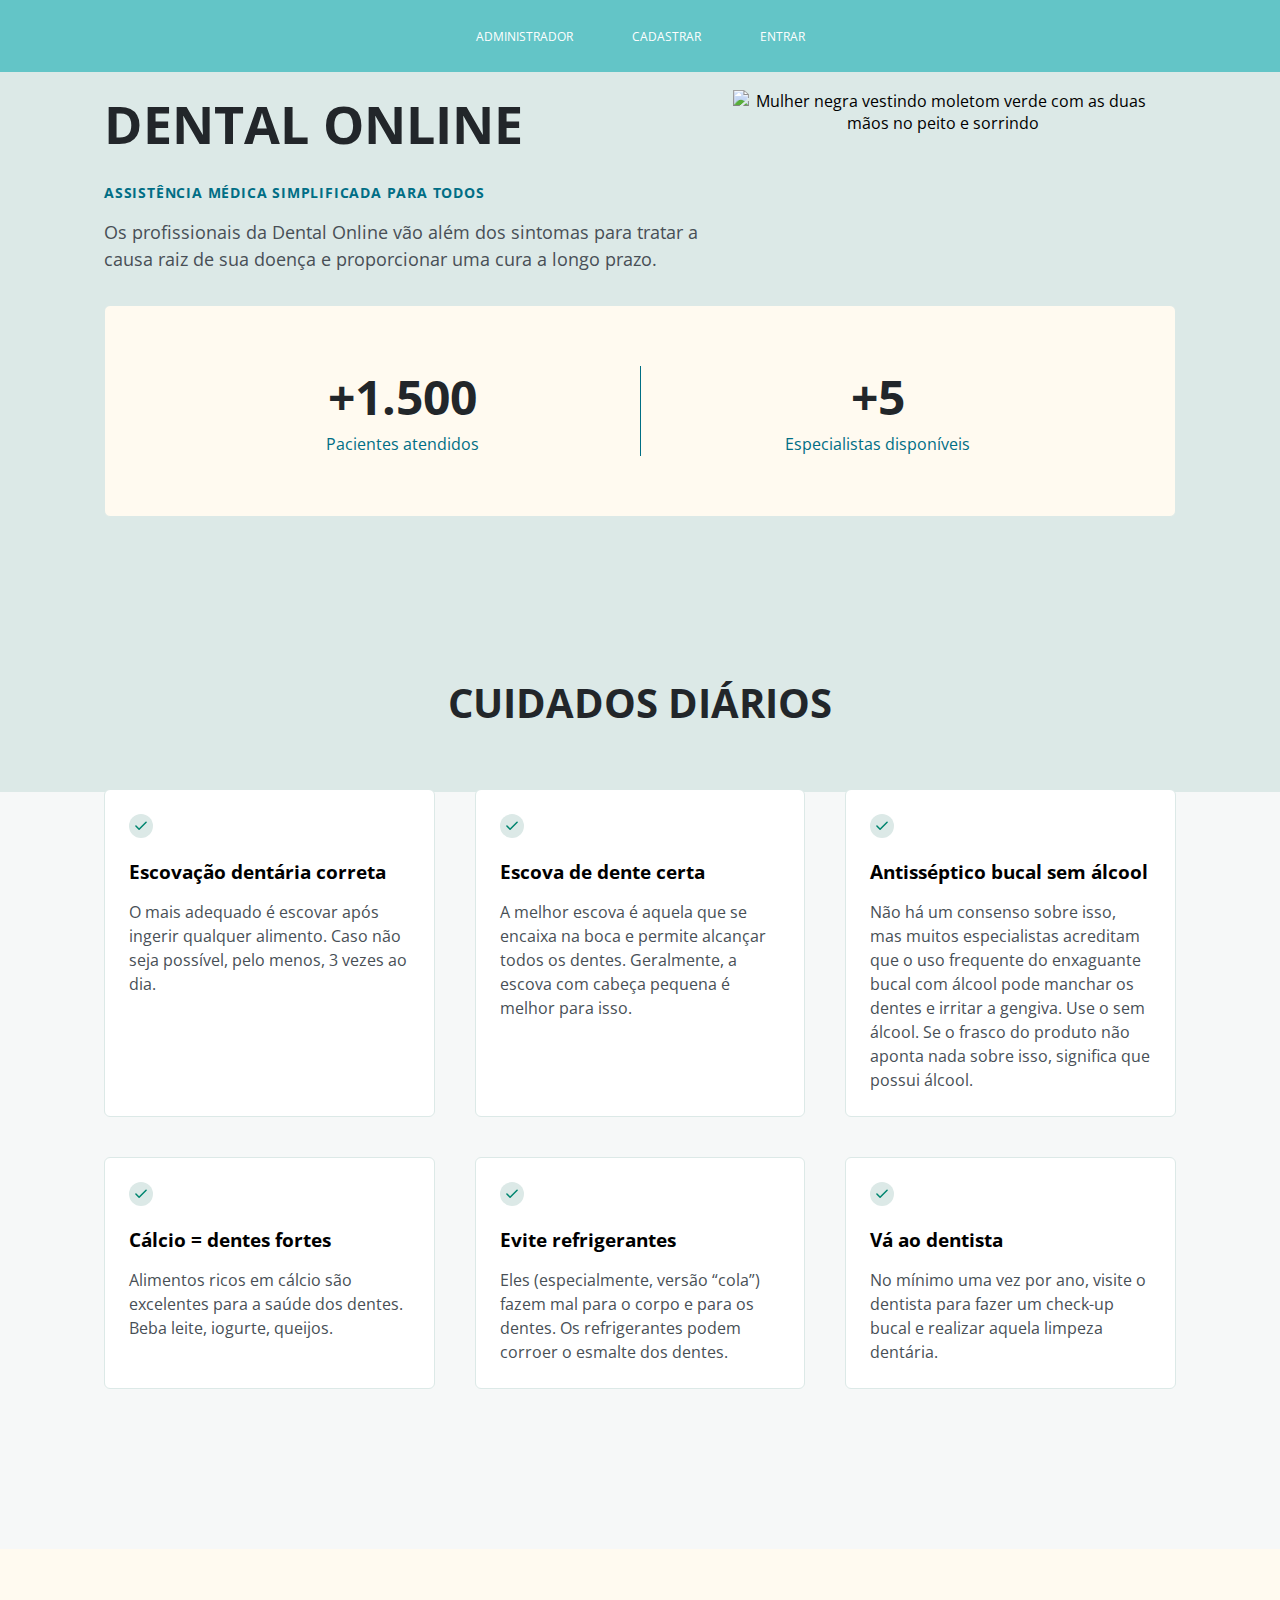
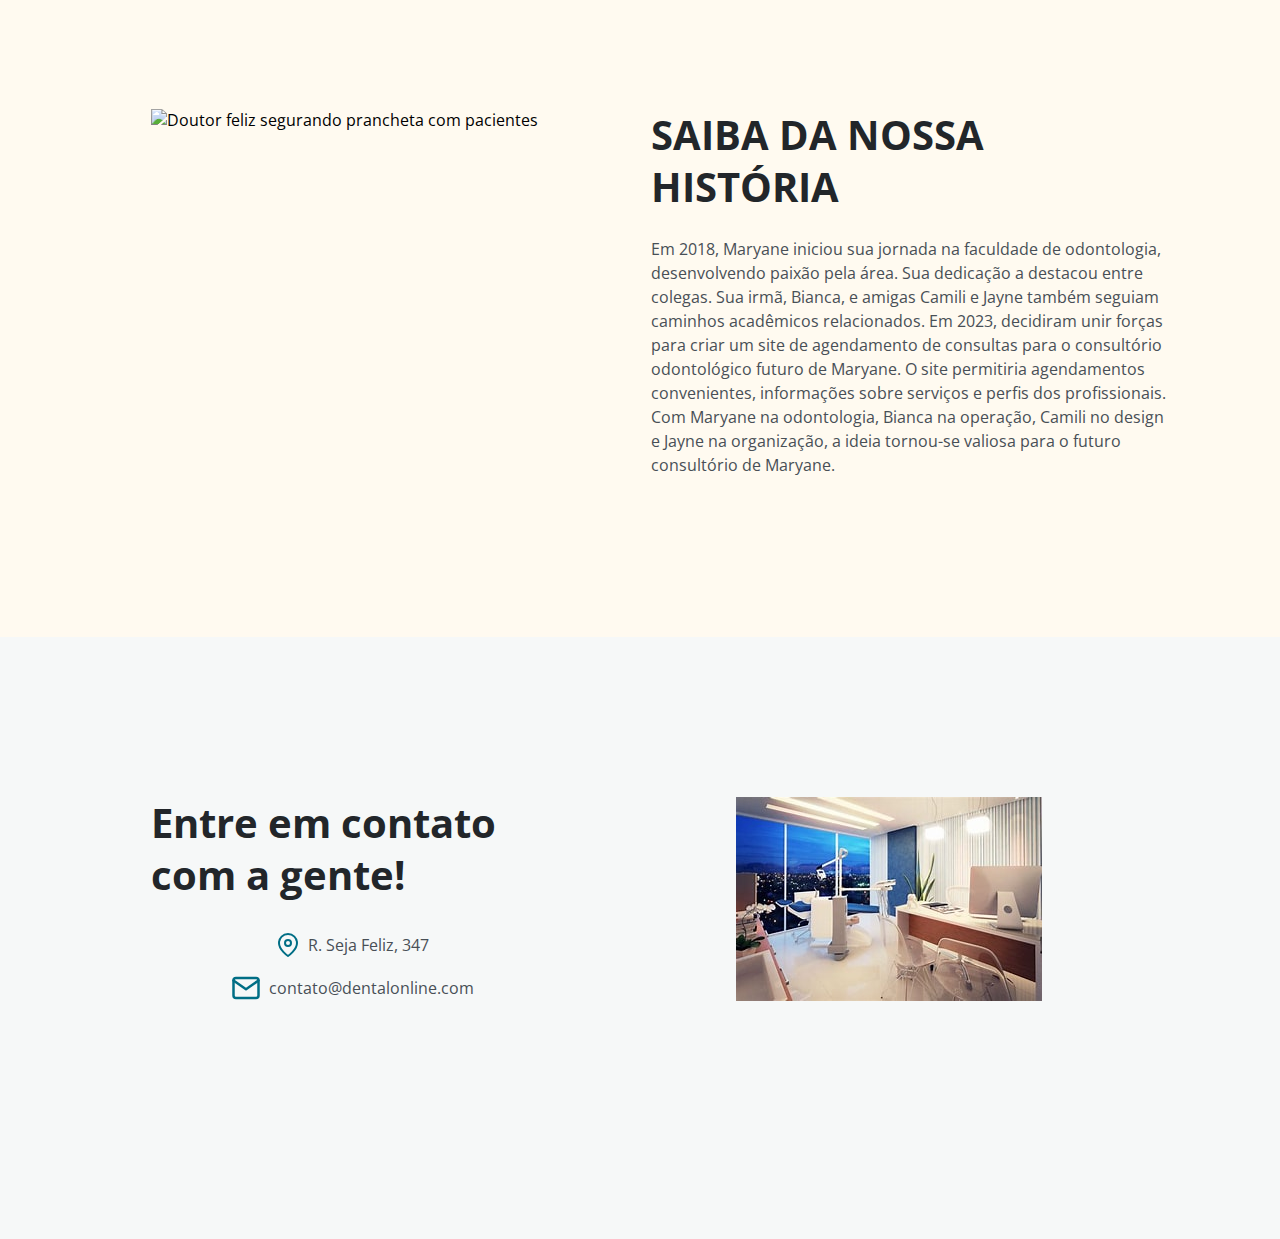
==== index.html @ f95e39e9 "Add files via upload" ====
<!DOCTYPE html>
<html lang="en">
  <head>
    <meta charset="UTF-8" />
    <meta name="viewport" content="width=device-width, initial-scale=1.0" />
    <title>Dental Online</title>

    <link rel="stylesheet" href="./style.css" />

    <link rel="preconnect" href="https://fonts.googleapis.com" />
    <link rel="preconnect" href="https://fonts.gstatic.com" crossorigin />
    <link
      href="https://fonts.googleapis.com/css2?family=DM+Sans:wght@400;700&display=swap"
      rel="stylesheet"
    />
    <script src="https://cdn.jsdelivr.net/npm/bootstrap@5.3.1/dist/js/bootstrap.bundle.min.js" integrity="sha384-HwwvtgBNo3bZJJLYd8oVXjrBZt8cqVSpeBNS5n7C8IVInixGAoxmnlMuBnhbgrkm" crossorigin="anonymous"></script>
   <link rel="stylesheet" href="./estilo.css"/>
    <link href="https://cdn.jsdelivr.net/npm/bootstrap@5.3.1/dist/css/bootstrap.min.css" rel="stylesheet" integrity="sha384-4bw+/aepP/YC94hEpVNVgiZdgIC5+VKNBQNGCHeKRQN+PtmoHDEXuppvnDJzQIu9" crossorigin="anonymous">
  </head>
  <body>
    <br>
    <!DOCTYPE html>
    <html lang="pt-br">
    
   
    
        <nav id="menu-h">
            <ul>
                <li><a href="telacadastroadm.php">ADMINISTRADOR</a></li>
                
                <li><a href="telacadastropaciente.php">CADASTRAR</a></li>
                
                <li><a href="telalogin.php">ENTRAR</a></li>
            </ul>
        </nav>
    
    
    <section id="home">
      <div class="wrapper">
        <div class="col-a">
          <header>
            <h1>DENTAL ONLINE </h1>
            <h4>Assistência médica simplificada para todos</h4>
          </header>

          <div class="content">
            <p>
              Os profissionais da Dental Online vão além dos sintomas para tratar a causa
              raiz de sua doença e proporcionar uma cura a longo prazo.
            </p>
            
          </div>
        </div>

        <div class="col-b">
          <img
            src="./assets/mulher-negra-com-moleton-verde-com-as-duas-maos-no-peito.png"
            alt="Mulher negra vestindo moletom verde com as duas mãos no peito e sorrindo"
          />
        </div>

        <div class="stats">
          <div class="stat">
            <h3>+1.500</h3>
            <p>Pacientes atendidos</p>
          </div>

          <div class="stat">
            <h3>+5</h3>
            <p>Especialistas disponíveis</p>
          </div>

          
        </div>
      </div>
    </section>

    <section id="services">
      <div class="wrapper">
        <header>
         
          <h2>CUIDADOS DIÁRIOS</h2>
        </header>

        <div class="content">
          <div class="cards">
            <div class="card">
              <svg
                width="24"
                height="24"
                viewBox="0 0 24 24"
                fill="none"
                xmlns="http://www.w3.org/2000/svg"
              >
                <circle cx="12" cy="12" r="12" fill="#DCE9E2" />
                <path
                  d="M17.091 8.18182L10.091 15.1818L6.90918 12"
                  stroke="#00856F"
                  stroke-width="1.5"
                  stroke-linecap="round"
                  stroke-linejoin="round"
                />
              </svg>

              <h3>Escovação dentária correta</h3>
              <p>
                O mais adequado é escovar após ingerir qualquer alimento. Caso não seja possível, pelo menos, 3 vezes ao dia.
              </p>
            </div>

            <div class="card">
              <svg
                width="24"
                height="24"
                viewBox="0 0 24 24"
                fill="none"
                xmlns="http://www.w3.org/2000/svg"
              >
                <circle cx="12" cy="12" r="12" fill="#DCE9E2" />
                <path
                  d="M17.091 8.18182L10.091 15.1818L6.90918 12"
                  stroke="#00856F"
                  stroke-width="1.5"
                  stroke-linecap="round"
                  stroke-linejoin="round"
                />
              </svg>

              <h3>Escova de dente certa</h3>
              <p>
                A melhor escova é aquela que se encaixa na boca e permite alcançar todos os dentes. Geralmente, a escova com cabeça pequena  é melhor para isso.
              </p>
            </div>

            <div class="card">
              <svg
                width="24"
                height="24"
                viewBox="0 0 24 24"
                fill="none"
                xmlns="http://www.w3.org/2000/svg"
              >
                <circle cx="12" cy="12" r="12" fill="#DCE9E2" />
                <path
                  d="M17.091 8.18182L10.091 15.1818L6.90918 12"
                  stroke="#00856F"
                  stroke-width="1.5"
                  stroke-linecap="round"
                  stroke-linejoin="round"
                />
              </svg>

              <h3>Antisséptico bucal sem álcool</h3>
              <p>
                Não há um consenso sobre isso, mas muitos especialistas acreditam que o uso frequente do enxaguante bucal com álcool pode manchar os dentes e irritar a gengiva. Use o sem álcool. Se o frasco do produto não aponta nada sobre isso, significa que possui álcool.
              </p>
            </div>

            <div class="card">
              <svg
                width="24"
                height="24"
                viewBox="0 0 24 24"
                fill="none"
                xmlns="http://www.w3.org/2000/svg"
              >
                <circle cx="12" cy="12" r="12" fill="#DCE9E2" />
                <path
                  d="M17.091 8.18182L10.091 15.1818L6.90918 12"
                  stroke="#00856F"
                  stroke-width="1.5"
                  stroke-linecap="round"
                  stroke-linejoin="round"
                />
              </svg>

              <h3>Cálcio = dentes fortes</h3>
              <p>
                Alimentos ricos em cálcio são excelentes para a saúde dos dentes. Beba leite, iogurte, queijos.
              </p>
            </div>

            <div class="card">
              <svg
                width="24"
                height="24"
                viewBox="0 0 24 24"
                fill="none"
                xmlns="http://www.w3.org/2000/svg"
              >
                <circle cx="12" cy="12" r="12" fill="#DCE9E2" />
                <path
                  d="M17.091 8.18182L10.091 15.1818L6.90918 12"
                  stroke="#00856F"
                  stroke-width="1.5"
                  stroke-linecap="round"
                  stroke-linejoin="round"
                />
              </svg>

              <h3>Evite refrigerantes</h3>
              <p>
                Eles (especialmente, versão “cola”) fazem mal para o corpo e para os dentes. Os refrigerantes podem corroer o esmalte dos dentes.
              </p>
            </div>

            <div class="card">
              <svg
                width="24"
                height="24"
                viewBox="0 0 24 24"
                fill="none"
                xmlns="http://www.w3.org/2000/svg"
              >
                <circle cx="12" cy="12" r="12" fill="#DCE9E2" />
                <path
                  d="M17.091 8.18182L10.091 15.1818L6.90918 12"
                  stroke="#00856F"
                  stroke-width="1.5"
                  stroke-linecap="round"
                  stroke-linejoin="round"
                />
              </svg>

              <h3>Vá ao dentista</h3>
              <p>
                No  mínimo uma vez por ano, visite o dentista para fazer um check-up bucal e realizar aquela limpeza dentária.
              </p>
            </div>
          </div>
        </div>
      </div>
    </section>

    <section id="about">
      <div class="wrapper">
        <div class="col-a">
          <header>
           
            <h2>SAIBA DA NOSSA HISTÓRIA</h2>
          </header>

          <div class="content">
            <p>
              Em 2018, Maryane iniciou sua jornada na faculdade de odontologia, desenvolvendo paixão pela área. Sua dedicação a destacou entre colegas. Sua irmã, Bianca, e amigas Camili e Jayne também seguiam caminhos acadêmicos relacionados. Em 2023, decidiram unir forças para criar um site de agendamento de consultas para o consultório odontológico futuro de Maryane. O site permitiria agendamentos convenientes, informações sobre serviços e perfis dos profissionais. Com Maryane na odontologia, Bianca na operação, Camili no design e Jayne na organização, a ideia tornou-se valiosa para o futuro consultório de Maryane.
            </p>
          </div>
        </div>

        <div class="col-b">
          <img
            src="./assets/doutor-feliz-segurando-prancheta-com-pacientes.png"
            alt="Doutor feliz segurando prancheta com pacientes"
          />
        </div>
      </div>
    </section>

    <section id="contact">
      <div class="wrapper">
        <div class="col-a">
          <header>
            <h2>Entre em contato com a gente!</h2>
          </header>

          <div class="content">
            <ul>
              <li>
                <svg
                  width="24"
                  height="24"
                  viewBox="0 0 24 24"
                  fill="none"
                  xmlns="http://www.w3.org/2000/svg"
                >
                  <path
                    d="M21 10C21 17 12 23 12 23C12 23 3 17 3 10C3 7.61305 3.94821 5.32387 5.63604 3.63604C7.32387 1.94821 9.61305 1 12 1C14.3869 1 16.6761 1.94821 18.364 3.63604C20.0518 5.32387 21 7.61305 21 10Z"
                    stroke="#00856F"
                    stroke-width="2"
                    stroke-linecap="round"
                    stroke-linejoin="round"
                  />
                  <path
                    d="M12 13C13.6569 13 15 11.6569 15 10C15 8.34315 13.6569 7 12 7C10.3431 7 9 8.34315 9 10C9 11.6569 10.3431 13 12 13Z"
                    stroke="#00856F"
                    stroke-width="2"
                    stroke-linecap="round"
                    stroke-linejoin="round"
                  />
                </svg>

               <p>R. Seja Feliz, 347</p> 
              </li>
              <li>
                <svg
                  width="30"
                  height="30"
                  viewBox="0 0 24 24"
                  fill="none"
                  xmlns="http://www.w3.org/2000/svg"
                >
                  <path
                    d="M4 4H20C21.1 4 22 4.9 22 6V18C22 19.1 21.1 20 20 20H4C2.9 20 2 19.1 2 18V6C2 4.9 2.9 4 4 4Z"
                    stroke="#00856F"
                    stroke-width="2"
                    stroke-linecap="round"
                    stroke-linejoin="round"
                  />
                  <path
                    d="M22 6L12 13L2 6"
                    stroke="#00856F"
                    stroke-width="2"
                    stroke-linecap="round"
                    stroke-linejoin="round"
                  />
                </svg>

               <p>contato@dentalonline.com</p> 
              </li>
            </ul>

           
          </div>
        </div>

        <div class="col-b">
          <img
            src="./th.jpg"
            alt="foto de um consultorio"
          />
        </div>
      </div>
    </section>

   

        
                  <path
                    d="M17 1.99997H7C4.23858 1.99997 2 4.23855 2 6.99997V17C2 19.7614 4.23858 22 7 22H17C19.7614 22 22 19.7614 22 17V6.99997C22 4.23855 19.7614 1.99997 17 1.99997Z"
                    stroke="#FFFAF1"
                    stroke-width="2"
                    stroke-linecap="round"
                    stroke-linejoin="round"
                  />
                  <path
                    d="M15.9997 11.3701C16.1231 12.2023 15.981 13.0523 15.5935 13.7991C15.206 14.5459 14.5929 15.1515 13.8413 15.5297C13.0898 15.908 12.2382 16.0397 11.4075 15.906C10.5768 15.7723 9.80947 15.3801 9.21455 14.7852C8.61962 14.1903 8.22744 13.4229 8.09377 12.5923C7.96011 11.7616 8.09177 10.91 8.47003 10.1584C8.84829 9.40691 9.45389 8.7938 10.2007 8.4063C10.9475 8.0188 11.7975 7.87665 12.6297 8.00006C13.4786 8.12594 14.2646 8.52152 14.8714 9.12836C15.4782 9.73521 15.8738 10.5211 15.9997 11.3701Z"
                    stroke="#FFFAF1"
                    stroke-width="2"
                    stroke-linecap="round"
                    stroke-linejoin="round"
                  />
                  <path
                    d="M17.5 6.49997H17.51"
                    stroke="#FFFAF1"
                    stroke-width="2"
                    stroke-linecap="round"
                    stroke-linejoin="round"
                  />
                </svg>
              </a>
            </li>
            <li>
           
               
                  <path
                    d="M18 1.99997H15C13.6739 1.99997 12.4021 2.52675 11.4645 3.46444C10.5268 4.40212 10 5.67389 10 6.99997V9.99997H7V14H10V22H14V14H17L18 9.99997H14V6.99997C14 6.73475 14.1054 6.4804 14.2929 6.29286C14.4804 6.10533 14.7348 5.99997 15 5.99997H18V1.99997Z"
                    stroke="#FFFAF1"
                    stroke-width="2"
                    stroke-linecap="round"
                    stroke-linejoin="round"
                  />
                </svg>
              </a>
            </li>
            <li>
              
            </li>
          </ul>
        </div>
      </div>
    </footer>

    <a id="backToTopButton" href="#home">
      <svg
        width="40"
        height="40"
        viewBox="0 0 40 40"
        fill="none"
        xmlns="http://www.w3.org/2000/svg"
      >
        <circle cx="20" cy="20" r="20" fill="#00856F" />
        <path
          d="M20 27V13"
          stroke="white"
          stroke-width="2"
          stroke-linecap="round"
          stroke-linejoin="round"
        />
        <path
          d="M13 20L20 13L27 20"
          stroke="white"
          stroke-width="2"
          stroke-linecap="round"
          stroke-linejoin="round"
        />
      </svg>
    </a>

    <!-- ScrollReaveal Lib -->
    <script src="https://unpkg.com/scrollreveal"></script>
    <script src="./main.js"></script>
  </body>
</html>
---- style.css ----
/*=== GERAL =================================*/
* {
  margin: 0;
  padding: 0;
  box-sizing: border-box;
}

:root {
  --hue: 190;
  --primary-color: hsl(var(--hue), 100%, 26%);
  --headline: hsl(210, 11%, 15%);
  --paragraph: hsl(210, 9%, 31%);

  --brand-beige: hsl(39, 100%, 97%);
  --brand-light: hsl(calc(var(--hue) - 22), 23%, 89%);
  --brand-light-2: hsl(calc(var(--hue) + 10), 14%, 97%);
  --brand-dark: hsl(var(--hue), 100%, 14%);

  --bg-light: hsl(180, 14%, 97%);

  font-size: 62.5%; /* 1rem = 10px */

  --nav-height: 7.2rem;
}

html {
  /* chrome://flags/#smooth-scrolling */
  scroll-behavior: smooth;
}

html,
body {
  width: 100%;
  height: 100%;
}

body {
  font-family: 'DM Sans';
  font-size: 1.6rem;

  text-align: center;

  overflow: overlay;

  background-color: var(--bg-light);
}

.wrapper {
  width: min(50rem, 100%);
  margin-inline: auto;
  padding-inline: 2.4rem;
  
}

ul {
  list-style: none;
}

img {
  max-width: 100%;
}

section {
  padding-block: 10rem;
}

section header h4 {
  font-size: 1.4rem;
  font-weight: 700;
  line-height: 150%;
  letter-spacing: 0.08rem;
  color: var(--primary-color);

  text-transform: uppercase;

  margin-bottom: 1.6rem;
}

section header h2 {
  font-size: 3rem;
  line-height: 3.9rem;

  color: var(--headline);
}

section header h1 {
  font-size: 3.4rem;
  color: var(--headline);
  line-height: 130%;

  margin-bottom: 2.4rem;
}

section .content p {
  font-weight: 400;
  font-size: 1.6rem;
  line-height: 150%;

  color: var(--paragraph);
}

.button {
  background: var(--primary-color);

  border: none;
  border-radius: 4rem;

  margin-bottom: 6rem;

  padding: 1.6rem 3.2rem;
  width: fit-content;

  color: white;
  font-size: 1.4rem;
  font-weight: 700;
  text-transform: uppercase;

  display: flex;
  align-items: center;
  justify-content: center;
  gap: 1.6rem;

  text-decoration: none;

  transition: background 200ms;
}

.button:hover {
  background-color: var(--brand-dark);
}

.social-links {
  display: flex;
  align-items: center;
  justify-content: center;
  gap: 3.2rem;
}

/* custom colors */
#services .card circle {
  fill: var(--brand-light);
}

#navigation .logo path[fill*='#00856F'],
#backToTopButton circle {
  fill: var(--primary-color);
}

button.open-menu path[stroke*='#00856F'],
#contact li path {
  stroke: var(--primary-color);
}

body.menu-expanded #navigation .logo path,
#navigation.scroll .logo path {
  fill: white;
}

#navigation.scroll button.open-menu path[stroke*='#00856F'] {
  stroke: white;
}

/*=== NAVIGATION =================================*/
nav {
  display: flex;

  height: var(--nav-height);

  position: fixed;
  top: 0;
  width: 100vw;

  z-index: 100;
}

nav .wrapper {
  display: flex;
  align-items: center;
  justify-content: space-between;
}

nav.scroll {
  background: var(--primary-color);
}

nav button {
  background: none;
  border: none;
  cursor: pointer;
}

nav .menu,
nav .close-menu {
  position: fixed;
}

/*=== MENU-EXPANDED =================================*/
body.menu-expanded {
  overflow: hidden;
}

body.menu-expanded > :not(nav) {
  visibility: hidden;
}

.menu,
.close-menu,
body.menu-expanded .open-menu {
  opacity: 0;
  visibility: hidden;
}

body.menu-expanded .menu,
body.menu-expanded .close-menu {
  opacity: 1;
  visibility: visible;
}

.menu {
  transform: translateY(100%);
}

body.menu-expanded .menu {
  top: 0;
  left: 0;
  background: var(--primary-color);

  width: 100vw;
  height: 100vh;

  padding-top: var(--nav-height);

  transition: transform 300ms;
  transform: translateY(0);
}

.menu ul:nth-child(1) {
  display: flex;
  flex-direction: column;
  gap: 4.8rem;

  margin-top: 6rem;

  font-weight: 700;
  font-size: 2.4rem;
  line-height: 3.1rem;
}

.menu ul li a {
  color: white;
  text-decoration: none;
}

.menu .button {
  background: white;
  border-radius: 4rem;
  font-weight: 700;
  font-size: 1.8rem;
  line-height: 2.3rem;
  text-transform: uppercase;
  text-decoration: none;

  color: var(--primary-color);

  display: inline-block;
  padding: 16px 32px;

  margin-top: 4.8rem;
  margin-bottom: 8rem;
}

.menu .button:hover {
  background-color: var(--primary-color);
  color: white;

  filter: brightness(1.3);
}

body.menu-expanded .logo,
body.menu-expanded button {
  position: relative;
  z-index: 100;
}

body.menu-expanded .logo path {
  fill: white;
}

body.menu-expanded button path {
  stroke: white;
}

/*=== #HOME =================================*/
#home {
 
  padding-block: 0;
  padding-top: calc(4.1rem + var(--nav-height));
}

#home::before {
  content: '';
  width: 100%;
  height: calc(76% + var(--nav-height));
  background-color: var(--brand-light);
  display: block;

  position: absolute;
  top: 0;
  left: 0;
  z-index: -1;
}

#home .button {
  margin-inline: auto;
}

#home p {
  font-size: 1.8rem;
  line-height: 150%;
  font-weight: 400;
  color: var(--paragraph);

  margin-bottom: 3.2rem;
}

#home img {
  width: 26.4rem;
  display: block;
  margin-inline: auto;
  object-position: 0 2rem;
}

#home .stats {
  width: 100%;
  padding-block: 4rem;
  margin-inline: auto;

  background-color: var(--brand-beige);
  border: 1px solid var(--brand-light);
  border-radius: 0.6rem;

  display: flex;
  flex-direction: column;
  justify-content: center;
  gap: 6rem;
}

#home .stat h3 {
  font-size: 4.8rem;
  color: var(--headline);
  line-height: 130%;

  margin-bottom: 0.4rem;
}

#home .stat p {
  margin: 0;
  color: var(--primary-color);
  font-size: 1.6rem;
  line-height: 150%;
}

/*=== SERVICES =================================*/
#services header h2 {
  margin-bottom: 6rem;
}

#services .cards {
  display: flex;
  flex-direction: column;
  gap: 3.2rem;
}

#services .card {
  padding: 2.4rem;
  text-align: left;

  background: white;

  border: 1px solid var(--brand-light);
  border-radius: 0.6rem;
}

#services .card h3 {
  margin-block: 1.6rem;
}

/*=== ABOUT =================================*/
#about {
  text-align: left;
  background-color: var(--brand-beige);
}

#about header h2 {
  margin-bottom: 2.4rem;
}

#about .content p {
  margin-top: 2.4rem;
  margin-bottom: 6rem;
}

/*=== CONTACT =================================*/
#contact {
  text-align: left;
}

#contact header {
  margin-bottom: 3.2rem;
}

#contact ul {
  display: flex;
  flex-direction: column;
  gap: 1.6rem;

  margin-bottom: 3.2rem;
}

#contact ul li {
  display: flex;
  align-items: center;
  gap: 0.8rem;
}

/*=== FOOTER =================================*/
footer {
  background-color: var(--primary-color);
  padding-block: 6rem;
  background-color:#63c5c7;

  text-align: left;

  color: white;
}

footer .logo {
  display: inline-block;
  margin-bottom: 2.4rem;
}

footer .logo svg {
  width: 23.6rem;
  height: 3.1rem;
}

footer .logo path {
  fill: white;
}

footer p {
  color: var(--brand-beige);
  line-height: 2;

  margin-bottom: 3.2rem;
}

footer .social-links {
  justify-content: flex-start;
  background-color:#63c5c7;
}

/* BACK TO TOP */
#backToTopButton {
  position: fixed;
  bottom: 1rem;
  right: 2.5rem;

  opacity: 0;
  visibility: hidden;

  transform: translateY(100%);
  transition: 200ms;
}

#backToTopButton.show {
  opacity: 1;
  visibility: visible;
  transform: translateY(0);
}

/*=== RESPONSIVO =================================*/
@media (min-width: 1024px) {
  /*=== GERAL =================================*/
  body {
    overflow: auto;
    
    
  }

  .wrapper {
    width: min(112rem, 100%);
    display: grid;
    
  }

  .col-a {
    grid-area: A;
   
  }

  .col-b {
    grid-area: B;

   
  }

  section {
    padding-block: 16rem;
  }

  section header h2 {
    font-size: 4rem;
    line-height: 5.2rem;
  }

  /*=== NAVIGATION =================================*/
  /* reset */
  nav#navigation .wrapper * {
    margin: 0;
    padding: 0;
    visibility: initial;
    display: initial;
    opacity: initial;
    flex-direction: initial;
    position: initial;
    font-size: initial;
    font-weight: initial;
    transform: initial;
    color: initial;
    background-color: initial;
    filter: initial;
  }

  nav#navigation .close-menu,
  nav#navigation .open-menu,
  nav#navigation .social-links {
    display: none;
  }

  nav#navigation .menu {
    display: flex;
    align-items: center;
    justify-content: space-between;
    width: 60%;
  }

  nav#navigation .menu ul:nth-child(1) {
    display: flex;
    gap: 3.2rem;
  }

  nav#navigation .menu ul li a {
    color: var(--primary-color);
    opacity: 0.7;
  }

  nav#navigation .menu a.button {
    display: flex;
    justify-content: center;
    align-items: center;
    padding: 1rem 2.4rem;

    border: 1px solid var(--primary-color);
    border-radius: 4rem;

    color: var(--primary-color);

    font-weight: 700;
    font-size: 1.4rem;
    line-height: 1.8rem;
    text-transform: uppercase;
  }

  nav#navigation .menu a.button:hover {
    background-color: var(--primary-color);
    border: none;
    color: white;
  }

  nav#navigation.scroll .menu ul li a {
    color: var(--brand-light-2);
    opacity: 0.6;
  }

  nav#navigation.scroll .menu a.button {
    border-color: white;
    color: white;
  }

  nav#navigation .menu li a {
    transition: opacity 0.4s;
  }

  nav#navigation .menu li a.active,
  nav#navigation .menu li a:hover {
    opacity: 1;
    font-weight: 700;
  }

  nav#navigation .menu li a::after {
    content: '';
    width: 0%;
    height: 2px;
    background-color: var(--primary-color);

    position: relative;
    bottom: -2rem;
    left: -0.5rem;

    display: block;

    transition: width 0.2s;
  }

  nav#navigation.scroll .menu li a::after {
    background-color: white;
  }

  nav#navigation .menu li a.active::after,
  nav#navigation .menu li a:hover::after {
    padding-inline: 0.8rem;
    width: 100%;
  }

  nav#navigation.scroll .menu li a.active,
  nav#navigation.scroll .menu li a:hover {
    opacity: 1;
  }

  nav#navigation.scroll .menu a.button.active,
  nav#navigation.scroll .menu a.button:hover {
    background-color: var(--primary-color);
    filter: brightness(1.3);
    border: none;
  }

  /*=== HOME =================================*/
  #home::before {
    height: calc(96% - var(--nav-height));
  }

  #home {
    padding-top: var(--nav-height);
  
  }

  #home .wrapper {
    grid-template-columns: 60.5rem 1fr;
    grid-template-areas:
      'A B'
      'C C';
  }

  #home .col-a {
    text-align: left;
    align-self: center;
    
    
  }

  #home h1 {
    font-size: 5.2rem;
  }

  #home .content p {
    font-size: 1.8rem;
  }

  #home .stats {
    grid-area: C;

    flex-direction: row;
    padding: 6rem;
    gap: 0;
  }

  #home .stats .stat + .stat {
    border-left: 1px solid var(--primary-color);
  }

  #home .stats .stat {
    flex: 1;
  }

  #home .button {
    margin: 0;
  }

  #home img {
    width: 42rem;
  }

  /*=== SERVICES =================================*/
  #services h2 {
    width: 47rem;
    margin-inline: auto;
  }

  #services .cards {
    flex-direction: row;
    flex-wrap: wrap;
    gap: 4rem;
  }

  #services .card {
    width: 30%;
    flex-grow: 1;
  }

  /*=== ABOUT =================================*/
  #about .wrapper {
    grid-template-columns: 48rem 1fr;
    grid-template-areas: 'B A';
    gap: 6.7rem;
  }

  #about .col-a {
    align-self: center;
  }

  #about .content p {
    margin-bottom: 0;
  }

  /*=== CONTACT =================================*/

  #contact .wrapper {
    grid-template-columns: 1fr 57.5rem;
    grid-template-areas: 'A B';
  }

  #contact h2 {
    width: 40.4rem;
  }

  /*=== FOOTER =================================*/
  footer {
    padding-block: 8rem;
  }
  
  footer .wrapper {
    grid-template-columns: 1fr 1fr;
    grid-template-areas: 'A B';
  }

  footer .col-a {
    align-self: center;
  }


  footer .col-b {
    align-self: center;
    justify-self: flex-end;
    
  }

  footer p {
    margin-bottom: 0
  }
}
---- estilo.css ----
@import url('https://fonts.googleapis.com/css2?family=Open+Sans&display=swap');

* {
    margin: 0 auto;
    padding: 0;
    box-sizing: border-box;
    font-family: 'Open Sans', sans-serif;
}

#menu-h{
    background-color:#63c5c7 ;
    font-size: 12px;
}

#menu-h ul {
    max-width: 800px;
    list-style: none;
    padding: 0;
}

#menu-h ul li {
    display: inline;
}

#menu-h ul li a {
    color: #FFF;
    padding: 28px;
    display: inline-block;
    text-decoration: none;
    transition: background .4s;
}

#menu-h ul li a:hover {
    background-color:#7bd6d8 ;

}


ul {list-style-type: none;}
body {font-family: Verdana, sans-serif;}

/* Month header */
.month {
  padding: 70px 25px;
  width: 100%;
  background: #051613;
  text-align: center;
}

/* Month list */
.month ul {
  margin: 0;
  padding: 0;
}

.month ul li {
  color: white;
  font-size: 20px;
  text-transform: uppercase;
  letter-spacing: 3px;
}

/* Previous button inside month header */
.month .prev {
  float: left;
  padding-top: 10px;
}

/* Next button */
.month .next {
  float: right;
  padding-top: 10px;
}

/* Weekdays (Mon-Sun) */
.weekdays {
  margin: 0;
  padding: 10px 0;
  background-color:#ddd;
}

.weekdays li {
  display: inline-block;
  width: 13.6%;
  color: #666;
  text-align: center;
}

/* Days (1-31) */
.days {
  padding: 10px 0;
  background: #eee;
  margin: 0;
}

.days li {
  list-style-type: none;
  display: inline-block;
  width: 13.6%;
  text-align: center;
  margin-bottom: 5px;
  font-size:12px;
  color: #777;
}

/* Highlight the "current" day */
.days li .active {
  padding: 5px;
  background: #1abc9c;
  color: white !important
}
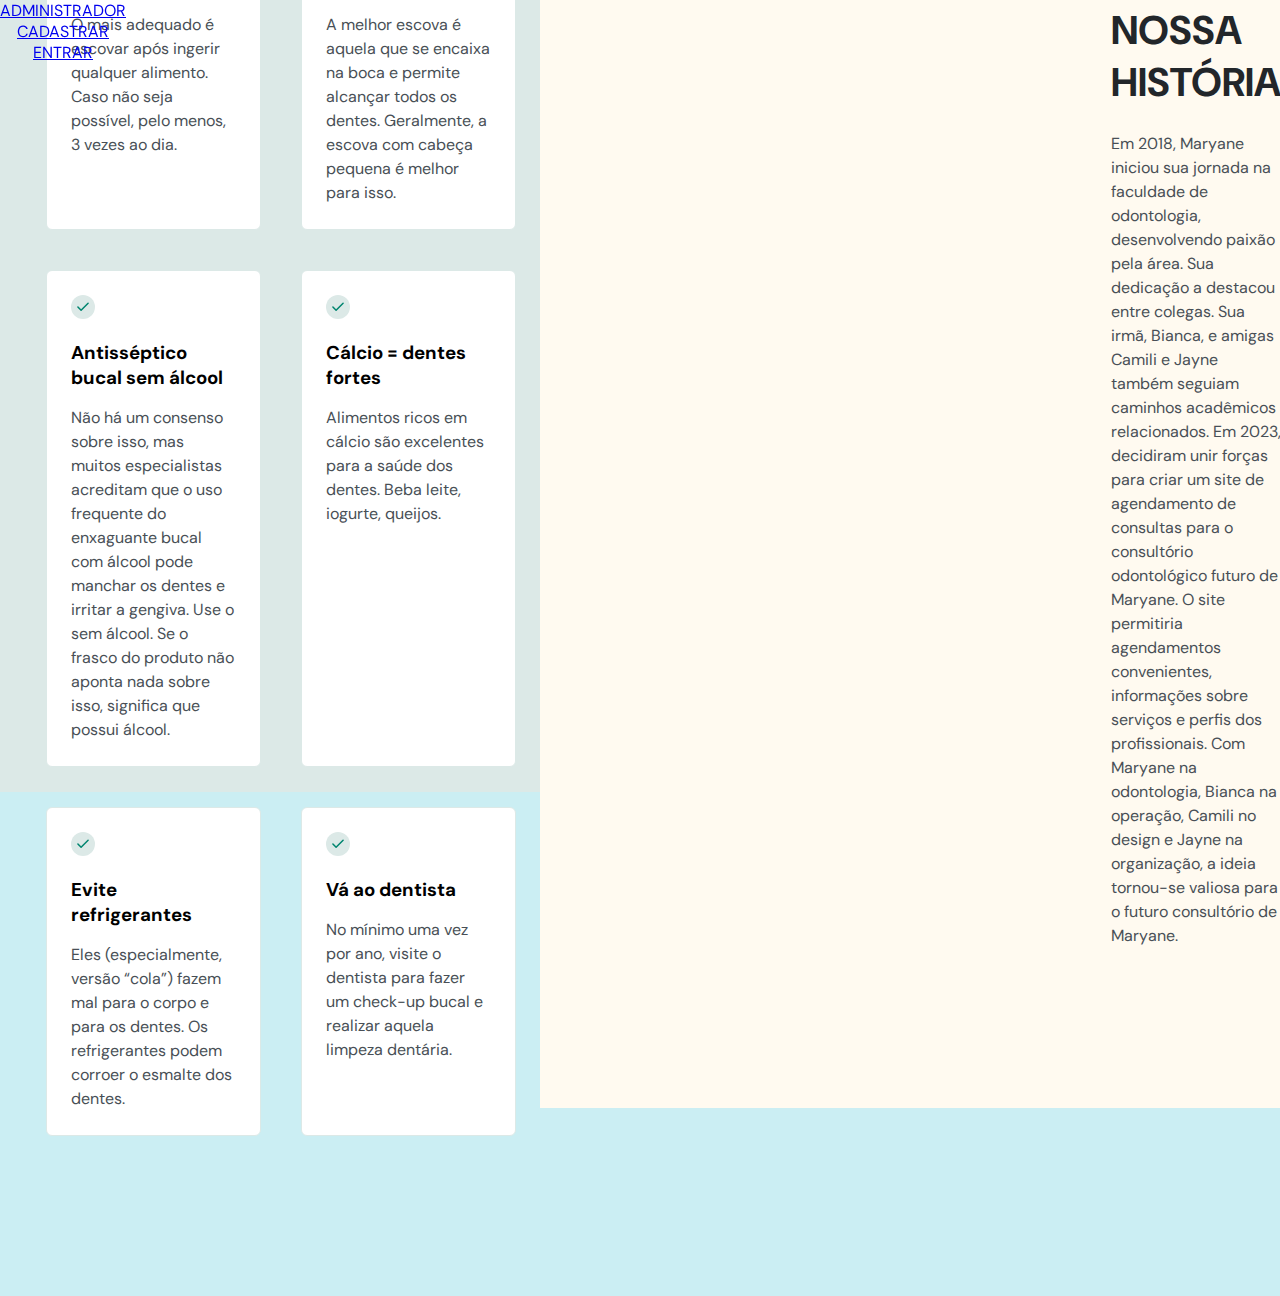
==== commit 41f8acb1: "Add files via upload" ====
--- a/index.html
+++ b/index.html
@@ -26,7 +26,7 @@
     
         <nav id="menu-h">
             <ul>
-                <li><a href="telacadastroadm.php">ADMINISTRADOR</a></li>
+                <li><a href="telaloginadm.php">ADMINISTRADOR</a></li>
                 
                 <li><a href="telacadastropaciente.php">CADASTRAR</a></li>
                 
--- a/estilo.css
+++ b/estilo.css
@@ -1,112 +1,37 @@
-@import url('https://fonts.googleapis.com/css2?family=Open+Sans&display=swap');
-
-* {
-    margin: 0 auto;
-    padding: 0;
-    box-sizing: border-box;
-    font-family: 'Open Sans', sans-serif;
+body {
+  margin: 0;
+  display: flex;
+  align-items: center;
+  justify-content: center;
+  min-height: 100vh;
+  background-color: #cbeef3;
 }
 
-#menu-h{
-    background-color:#63c5c7 ;
-    font-size: 12px;
+.container {
+  text-align: center;
+  background-color: #e0f7fa;
+  border-radius: 30px;
+  padding: 20px;
+  max-width: 500px;
+  width: 100%;
 }
 
-#menu-h ul {
-    max-width: 800px;
-    list-style: none;
-    padding: 0;
+.login {
+  text-decoration: none;
+  color: black;
+  font-size: 25px;
+  font-family: 'Inria Serif', serif;
 }
 
-#menu-h ul li {
-    display: inline;
+h1 {
+  font-size: 40px;
+  color: black;
+  font-family: 'Inria Serif', serif;
 }
 
-#menu-h ul li a {
-    color: #FFF;
-    padding: 28px;
-    display: inline-block;
-    text-decoration: none;
-    transition: background .4s;
+.btn {
+  display: block;
+  margin-top: 20px;
+  margin-left: auto;
+  margin-right: auto;
 }
-
-#menu-h ul li a:hover {
-    background-color:#7bd6d8 ;
-
-}
-
-
-ul {list-style-type: none;}
-body {font-family: Verdana, sans-serif;}
-
-/* Month header */
-.month {
-  padding: 70px 25px;
-  width: 100%;
-  background: #051613;
-  text-align: center;
-}
-
-/* Month list */
-.month ul {
-  margin: 0;
-  padding: 0;
-}
-
-.month ul li {
-  color: white;
-  font-size: 20px;
-  text-transform: uppercase;
-  letter-spacing: 3px;
-}
-
-/* Previous button inside month header */
-.month .prev {
-  float: left;
-  padding-top: 10px;
-}
-
-/* Next button */
-.month .next {
-  float: right;
-  padding-top: 10px;
-}
-
-/* Weekdays (Mon-Sun) */
-.weekdays {
-  margin: 0;
-  padding: 10px 0;
-  background-color:#ddd;
-}
-
-.weekdays li {
-  display: inline-block;
-  width: 13.6%;
-  color: #666;
-  text-align: center;
-}
-
-/* Days (1-31) */
-.days {
-  padding: 10px 0;
-  background: #eee;
-  margin: 0;
-}
-
-.days li {
-  list-style-type: none;
-  display: inline-block;
-  width: 13.6%;
-  text-align: center;
-  margin-bottom: 5px;
-  font-size:12px;
-  color: #777;
-}
-
-/* Highlight the "current" day */
-.days li .active {
-  padding: 5px;
-  background: #1abc9c;
-  color: white !important
-}
-
